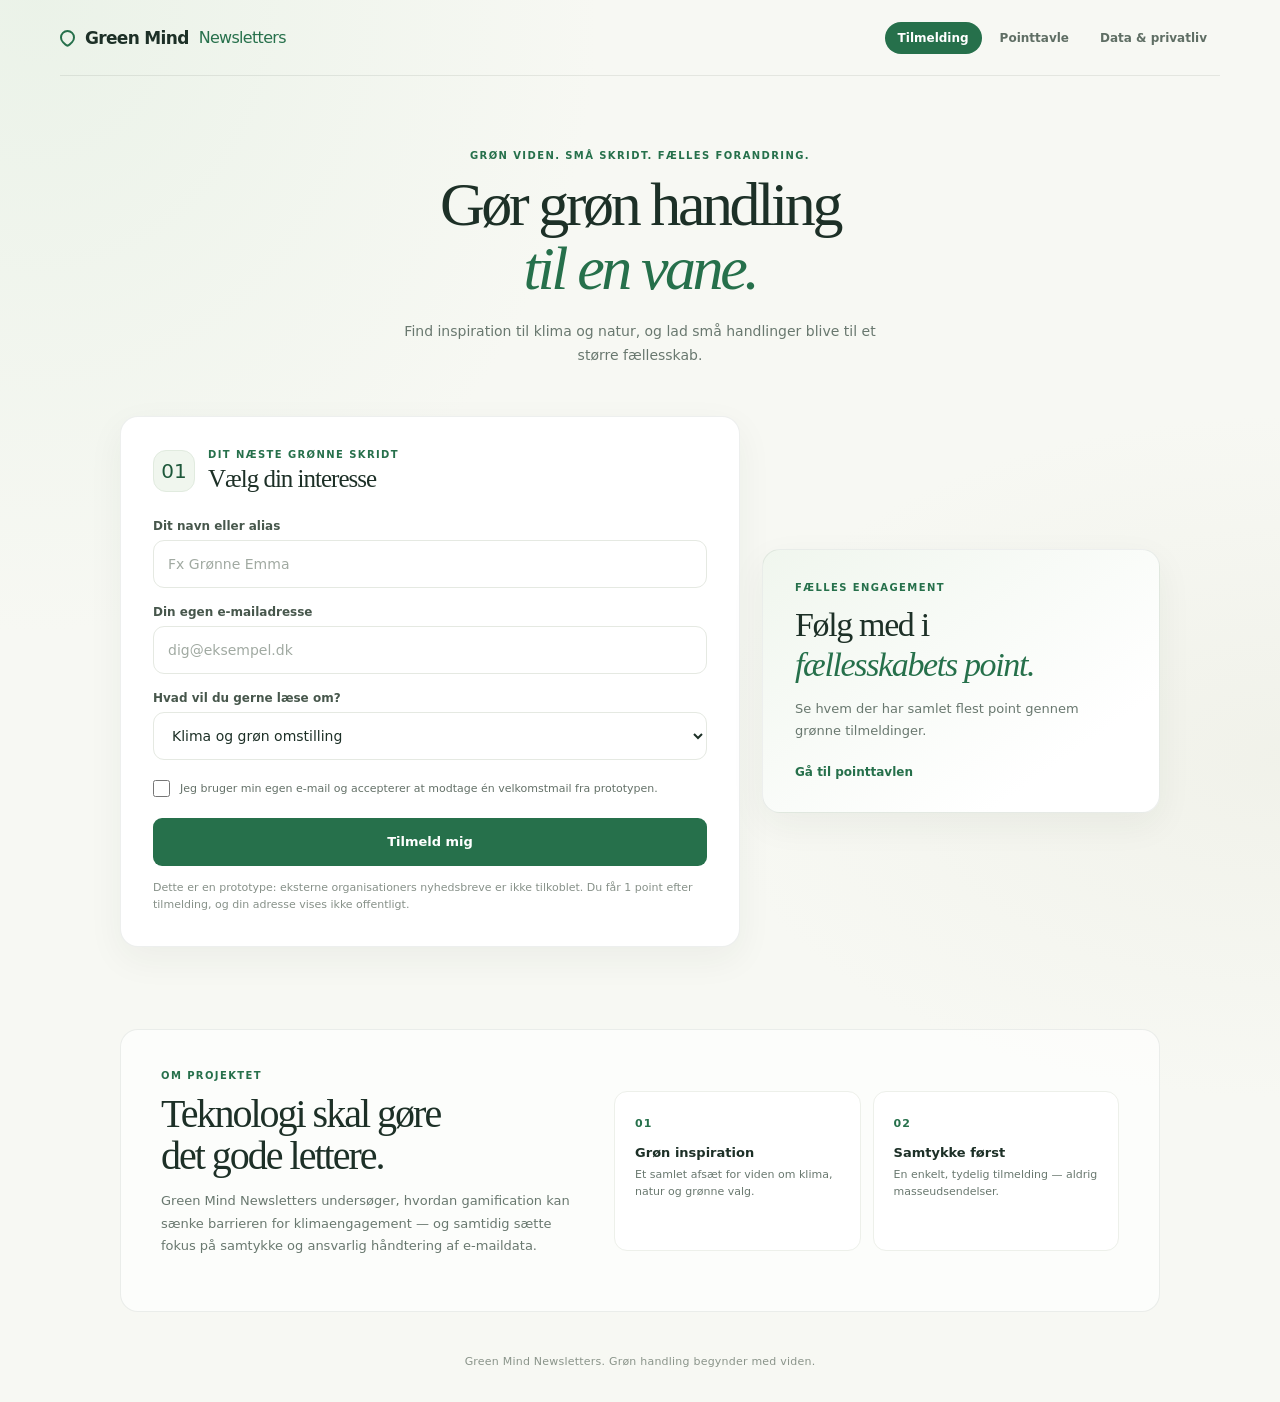
==== index.html @ ae5f129a "Add files via upload" ====
<!DOCTYPE html>
<html lang="da">
<head>
    <meta charset="UTF-8">
    <meta name="viewport" content="width=device-width, initial-scale=1.0">
    <meta name="description" content="Green Mind Newsletters gør det lettere at engagere sig i grønne initiativer.">
    <title>Green Mind Newsletters | Grøn inspiration</title>
    <link rel="stylesheet" href="stil.css">
</head>
<body>
    <header class="topbar">
        <a class="brand" href="index.html"><span class="brand-mark" aria-hidden="true"></span> Green Mind <span class="brand-light">Newsletters</span></a>
        <nav class="site-nav" aria-label="Hovednavigation">
            <a class="nav-link active" href="#tilmelding" aria-current="page">Tilmelding</a>
            <a class="nav-link" href="pointtavle.html">Pointtavle</a>
            <a class="nav-link" href="oversigt.html">Data & privatliv</a>
        </nav>
    </header>

    <main class="page-shell">
        <section class="intro">
            <p class="eyebrow">GRØN VIDEN. SMÅ SKRIDT. FÆLLES FORANDRING.</p>
            <h1>Gør grøn handling<br><span>til en vane.</span></h1>
            <p class="intro-copy">Find inspiration til klima og natur, og lad små handlinger blive til et større fællesskab.</p>
        </section>

        <section class="content-grid signup-grid" aria-label="Tilmelding">
            <div class="card form-card" id="tilmelding">
                <div class="card-heading">
                    <span class="icon-bubble" aria-hidden="true">01</span>
                    <div>
                        <p class="eyebrow">DIT NÆSTE GRØNNE SKRIDT</p>
                        <h2>Vælg din interesse</h2>
                    </div>
                </div>
                <label for="username">Dit navn eller alias</label>
                <input type="text" id="username" placeholder="Fx Grønne Emma" autocomplete="nickname">
                <label for="email">Din egen e-mailadresse</label>
                <input type="email" id="email" placeholder="dig@eksempel.dk" autocomplete="email">
                <label for="interest">Hvad vil du gerne læse om?</label>
                <select id="interest" name="interest">
                    <option value="Klima og grøn omstilling">Klima og grøn omstilling</option>
                    <option value="Natur og biodiversitet">Natur og biodiversitet</option>
                    <option value="Grøn hverdag">Grøn hverdag</option>
                </select>
                <label class="consent-row" for="email-consent">
                    <input type="checkbox" id="email-consent">
                    <span>Jeg bruger min egen e-mail og accepterer at modtage én velkomstmail fra prototypen.</span>
                </label>
                <button class="primary-button" type="button" onclick="sendMailAPI()">Tilmeld mig</button>
                <p class="form-note">Dette er en prototype: eksterne organisationers nyhedsbreve er ikke tilkoblet. Du får 1 point efter tilmelding, og din adresse vises ikke offentligt.</p>
            </div>

            <aside class="card points-promo">
                <p class="eyebrow">FÆLLES ENGAGEMENT</p>
                <h2>Følg med i<br><span>fællesskabets point.</span></h2>
                <p>Se hvem der har samlet flest point gennem grønne tilmeldinger.</p>
                <a class="text-link" href="pointtavle.html">Gå til pointtavlen</a>
            </aside>
        </section>

        <section class="why-section" id="om-projektet">
            <div class="why-copy">
                <p class="eyebrow">OM PROJEKTET</p>
                <h2>Teknologi skal gøre<br>det gode lettere.</h2>
                <p>Green Mind Newsletters undersøger, hvordan gamification kan sænke barrieren for klimaengagement — og samtidig sætte fokus på samtykke og ansvarlig håndtering af e-maildata.</p>
            </div>
            <div class="principles-grid">
                <article class="principle-card"><span aria-hidden="true">01</span><h3>Grøn inspiration</h3><p>Et samlet afsæt for viden om klima, natur og grønne valg.</p></article>
                <article class="principle-card"><span aria-hidden="true">02</span><h3>Samtykke først</h3><p>En enkelt, tydelig tilmelding — aldrig masseudsendelser.</p></article>
            </div>
        </section>
        <footer class="page-footer">Green Mind Newsletters. Grøn handling begynder med viden.</footer>
    </main>

<script src="Apiklader.js"></script>
</body>
</html>
---- stil.css ----
:root {
    color-scheme: light;
    --ink: #1d3027;
    --muted: #69786f;
    --green: #26704b;
    --green-dark: #1e583b;
    --cream: #f7f8f3;
    --paper: #ffffff;
    --line: #e5e9e2;
    --lavender: #ecebfa;
}

* { box-sizing: border-box; }

body {
    min-height: 100vh;
    margin: 0;
    color: var(--ink);
    background:
        radial-gradient(ellipse at 3% 0%, rgba(225, 238, 224, .56), transparent 35rem),
        radial-gradient(ellipse at 100% 54%, rgba(238, 239, 230, .7), transparent 36rem),
        var(--cream);
    font-family: Inter, ui-sans-serif, system-ui, -apple-system, BlinkMacSystemFont, "Segoe UI", sans-serif;
}

.topbar {
    width: min(1160px, calc(100% - 64px));
    min-height: 76px;
    margin: 0 auto;
    display: flex;
    align-items: center;
    justify-content: space-between;
    gap: 24px;
    border-bottom: 1px solid rgba(32, 51, 40, .09);
}

.brand, .nav-link { text-decoration: none; }
.brand {
    display: inline-flex;
    align-items: center;
    gap: 10px;
    color: var(--ink);
    font-size: 17px;
    font-weight: 750;
    letter-spacing: -.04em;
}
.brand-light { color: var(--green); font-weight: 500; }
.brand-mark { width: 15px; height: 15px; display: inline-block; flex: 0 0 auto; border: 2px solid var(--green); border-radius: 50% 50% 50% 4px; transform: rotate(-45deg); }
.brand-light { font-size: .94em; }
.site-nav { display: flex; align-items: center; gap: 5px; }
.nav-link {
    padding: 9px 13px;
    border-radius: 999px;
    color: #5f6e64;
    font-size: 12px;
    font-weight: 650;
    transition: background .2s, color .2s;
}
.nav-link:hover { color: var(--green-dark); background: rgba(255,255,255,.76); }
.nav-link.active { color: white; background: var(--green); }

.page-shell { width: min(1040px, calc(100% - 64px)); margin: 0 auto; padding: 74px 0 34px; }
.intro { max-width: 690px; margin: 0 auto 48px; text-align: center; }
.eyebrow { margin: 0 0 12px; color: var(--green); font-size: 10px; font-weight: 750; letter-spacing: .14em; }
.intro h1 { margin: 0; color: var(--ink); font-family: Georgia, "Times New Roman", serif; font-size: clamp(40px, 6vw, 62px); font-weight: 500; letter-spacing: -.055em; line-height: 1.03; }
.intro h1 span { color: var(--green); font-style: italic; }
.intro-copy { max-width: 490px; margin: 18px auto 0; color: var(--muted); font-size: 14px; line-height: 1.75; }
.content-grid { display: grid; grid-template-columns: repeat(2, minmax(0, 1fr)); gap: 22px; align-items: stretch; }
.signup-grid { grid-template-columns: minmax(0, 620px) minmax(260px, 1fr); justify-content: center; align-items: center; }
.card { padding: 32px; border: 1px solid rgba(32, 51, 40, .08); border-radius: 18px; background: var(--paper); box-shadow: 0 12px 36px rgba(37, 57, 43, .055); }
.card-heading { display: flex; align-items: center; gap: 13px; margin-bottom: 26px; }
.card-heading .eyebrow { margin-bottom: 5px; }
.card h2 { margin: 0; font-family: Georgia, "Times New Roman", serif; font-size: 25px; font-weight: 500; letter-spacing: -.04em; }
.icon-bubble { width: 42px; height: 42px; display: grid; place-items: center; flex: 0 0 auto; border: 1px solid #e1ebdf; border-radius: 13px; color: var(--green-dark); background: #f0f6ee; font-size: 20px; }
.icon-bubble.trophy { color: #6b5c9e; background: var(--lavender); }
.form-card label { display: block; margin: 17px 0 7px; color: #47574c; font-size: 12px; font-weight: 700; }
.form-card input { width: 100%; height: 48px; padding: 0 14px; border: 1px solid var(--line); border-radius: 11px; outline: 0; background: #fff; color: var(--ink); font: inherit; font-size: 14px; transition: border-color .2s, box-shadow .2s; }
.form-card select { width: 100%; height: 48px; padding: 0 14px; border: 1px solid var(--line); border-radius: 11px; outline: 0; background: #fff; color: var(--ink); font: inherit; font-size: 14px; }
.form-card input:focus { border-color: #78a084; box-shadow: 0 0 0 4px rgba(91, 137, 101, .12); }
.form-card select:focus { border-color: #78a084; box-shadow: 0 0 0 4px rgba(91, 137, 101, .12); }
.form-card .consent-row { display: flex; align-items: flex-start; gap: 10px; margin-top: 20px; color: #647168; font-size: 11px; font-weight: 500; line-height: 1.55; }
.consent-row input { width: 17px; height: 17px; flex: 0 0 auto; margin: 0; accent-color: var(--green); }
.form-card input::placeholder { color: #a1aaa2; }
.primary-button { width: 100%; min-height: 48px; margin-top: 21px; padding: 0 17px; display: flex; align-items: center; justify-content: center; border: 0; border-radius: 9px; background: var(--green); color: #fff; cursor: pointer; font: inherit; font-size: 13px; font-weight: 700; transition: background .2s, box-shadow .2s; }
.primary-button:hover { background: var(--green-dark); box-shadow: 0 6px 16px rgba(47, 104, 72, .17); }
.primary-button:focus-visible, a:focus-visible { outline: 3px solid #9bb9a1; outline-offset: 3px; }
.form-note { margin: 13px 0 0; color: #879189; font-size: 11px; line-height: 1.6; }
.leaderboard-list ol { margin: 0; padding: 0; list-style: none; counter-reset: leaders; }
.leaderboard-list li { min-height: 48px; display: flex; align-items: center; gap: 12px; border-bottom: 1px solid #edf0e9; color: #435248; font-size: 14px; counter-increment: leaders; }
.leaderboard-list li::before { width: 27px; height: 27px; display: grid; place-items: center; border-radius: 9px; background: #f0f2e9; color: var(--green); content: counter(leaders); font-size: 11px; font-weight: 800; }
.leaderboard-list li:first-child::before { background: #f5ebc9; color: #886b1c; }
.leaderboard-list p { color: var(--muted); font-size: 14px; line-height: 1.6; }
.points-promo { background: linear-gradient(145deg, #f0f6ee, #ffffff 78%); }
.points-promo h2 { font-size: clamp(25px, 3vw, 34px); line-height: 1.16; }
.points-promo h2 span { color: var(--green); font-style: italic; }
.points-promo > p:not(.eyebrow) { margin: 14px 0 0; color: var(--muted); font-size: 13px; line-height: 1.7; }
.standalone-leaderboard { max-width: 720px; margin: 0 auto; }
.standalone-leaderboard .leaderboard-list li { min-height: 56px; }
.text-link { display: inline-flex; align-items: center; gap: 8px; margin-top: 23px; color: var(--green); font-size: 12px; font-weight: 750; text-decoration: underline; text-decoration-color: transparent; text-underline-offset: 3px; }
.text-link:hover { color: var(--green-dark); }
.text-link:hover { text-decoration-color: currentColor; }
.page-footer { margin: 43px auto 0; color: #8a948a; text-align: center; font-size: 11px; letter-spacing: .02em; }
.page-footer a { margin-left: 6px; color: var(--green); text-decoration: none; }
.page-footer a:hover { text-decoration: underline; }
.overview-shell { max-width: 760px; }
.overview-intro { margin-bottom: 34px; }
.email-card { max-width: 700px; margin: 0 auto; }
.email-list-container ul { display: grid; gap: 9px; margin: 0; padding: 0; list-style: none; }
.email-list-container li { padding: 13px 15px; border: 1px solid #edf0e9; border-radius: 11px; background: #fff; color: #57665c; font-size: 13px; overflow-wrap: anywhere; }
.email-list-container li strong { color: var(--ink); font-weight: 700; }
.email-list-container h2, .email-list-container h3 { margin: 0 0 14px; font-family: inherit; font-size: 13px; font-weight: 650; }
.email-list-container > p { color: var(--muted); font-size: 14px; }
.back-link { margin-top: 25px; }
.why-section { display: grid; grid-template-columns: .9fr 1.1fr; gap: 40px; align-items: center; margin: 82px auto 0; padding: 40px; border: 1px solid rgba(32, 51, 40, .08); border-radius: 18px; background: rgba(255, 255, 255, .64); }
.why-copy h2 { margin: 0; color: var(--ink); font-family: Georgia, "Times New Roman", serif; font-size: clamp(29px, 4vw, 40px); font-weight: 500; letter-spacing: -.05em; line-height: 1.05; }
.why-copy > p:last-child { color: var(--muted); font-size: 13px; line-height: 1.75; }
.principles-grid { display: grid; grid-template-columns: repeat(2, minmax(0, 1fr)); gap: 12px; }
.principle-card { min-height: 160px; padding: 20px; border: 1px solid #edf0ea; border-radius: 13px; background: var(--paper); }
.principle-card > span { color: var(--green); font-size: 11px; font-weight: 750; letter-spacing: .1em; }
.principle-card h3 { margin: 14px 0 6px; font-size: 13px; }
.principle-card p { margin: 0; color: var(--muted); font-size: 11px; line-height: 1.6; }
.privacy-note { max-width: 700px; margin: 18px auto 0; padding: 22px 26px; border: 1px solid rgba(47, 104, 72, .12); border-radius: 16px; background: rgba(229, 239, 223, .48); }
.privacy-note > p:last-child { margin: 0; color: #5f6f63; font-size: 13px; line-height: 1.75; }

@media (max-width: 700px) {
    .topbar { width: min(100% - 36px, 1160px); min-height: 72px; align-items: flex-start; flex-direction: column; justify-content: center; gap: 9px; padding: 13px 0; }
    .brand { font-size: 15px; }
    .site-nav { width: 100%; justify-content: flex-start; gap: 4px; }
    .nav-link { padding: 8px 10px; font-size: 11px; }
    .page-shell { width: min(100% - 36px, 1040px); padding-top: 50px; }
    .intro { margin-bottom: 30px; }
    .intro-copy { font-size: 13px; }
    .content-grid, .signup-grid { grid-template-columns: 1fr; }
    .card { padding: 25px; }
    .why-section { grid-template-columns: 1fr; gap: 24px; margin-top: 58px; padding: 26px; }
}

@media (max-width: 380px) {
    .topbar { align-items: flex-start; flex-direction: column; justify-content: center; gap: 8px; padding: 12px 0; }
    .site-nav { width: 100%; justify-content: flex-start; }
    .nav-link { padding-inline: 7px; font-size: 10px; }
    .principles-grid { grid-template-columns: 1fr; }
}
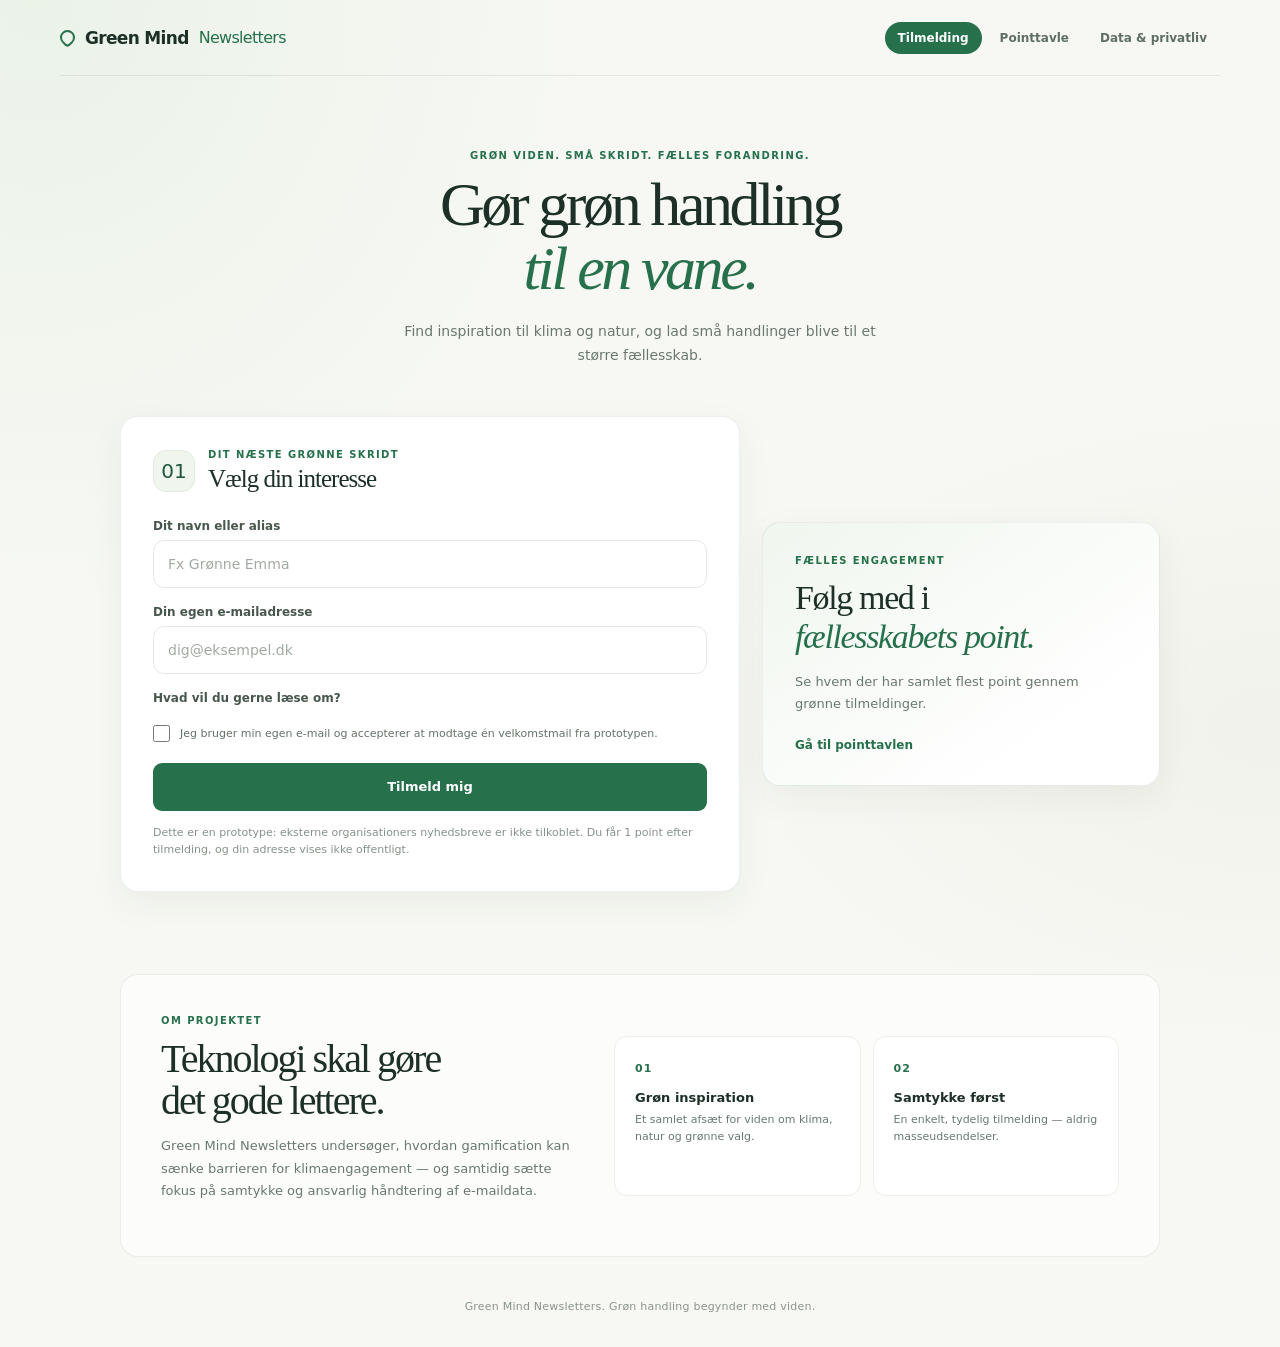
==== commit 720b5789: "fjern box" ====
--- a/index.html
+++ b/index.html
@@ -38,10 +38,7 @@
                 <label for="email">Din egen e-mailadresse</label>
                 <input type="email" id="email" placeholder="dig@eksempel.dk" autocomplete="email">
                 <label for="interest">Hvad vil du gerne læse om?</label>
-                <select id="interest" name="interest">
-                    <option value="Klima og grøn omstilling">Klima og grøn omstilling</option>
-                    <option value="Natur og biodiversitet">Natur og biodiversitet</option>
-                    <option value="Grøn hverdag">Grøn hverdag</option>
+               
                 </select>
                 <label class="consent-row" for="email-consent">
                     <input type="checkbox" id="email-consent">
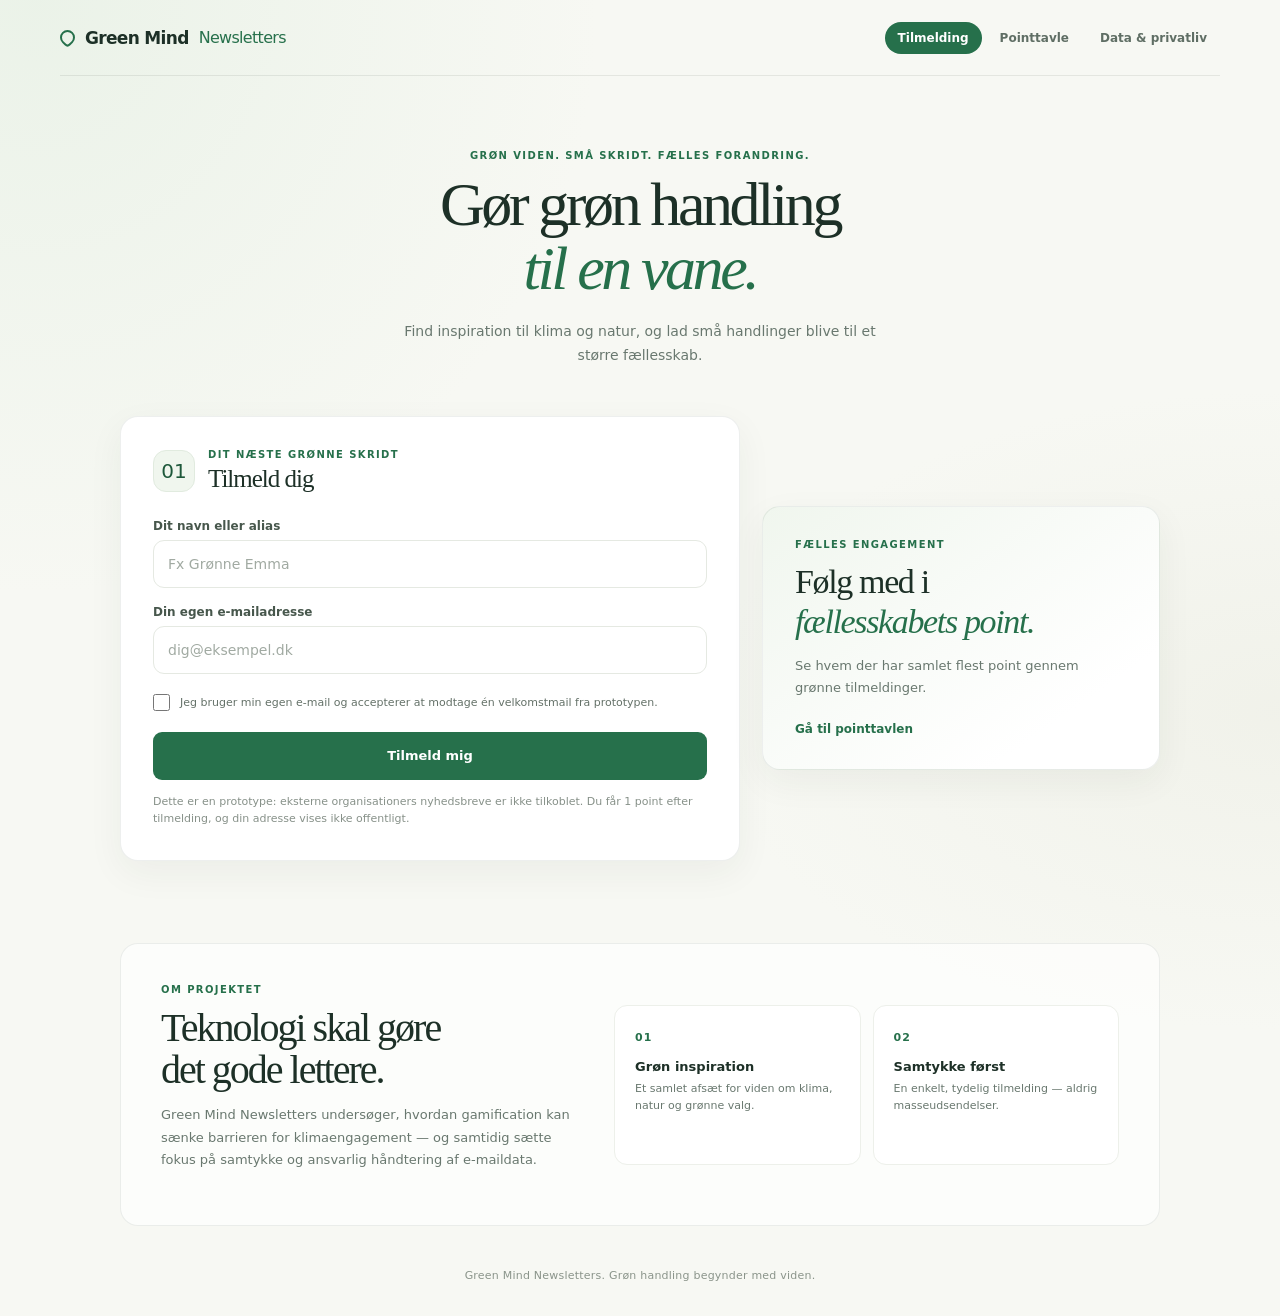
==== commit 01291a5c: "Change heading from 'Vælg din interesse' to 'Tilmeld dig'" ====
--- a/index.html
+++ b/index.html
@@ -30,16 +30,13 @@
                     <span class="icon-bubble" aria-hidden="true">01</span>
                     <div>
                         <p class="eyebrow">DIT NÆSTE GRØNNE SKRIDT</p>
-                        <h2>Vælg din interesse</h2>
+                        <h2>Tilmeld dig</h2>
                     </div>
                 </div>
                 <label for="username">Dit navn eller alias</label>
                 <input type="text" id="username" placeholder="Fx Grønne Emma" autocomplete="nickname">
                 <label for="email">Din egen e-mailadresse</label>
                 <input type="email" id="email" placeholder="dig@eksempel.dk" autocomplete="email">
-                <label for="interest">Hvad vil du gerne læse om?</label>
-               
-                </select>
                 <label class="consent-row" for="email-consent">
                     <input type="checkbox" id="email-consent">
                     <span>Jeg bruger min egen e-mail og accepterer at modtage én velkomstmail fra prototypen.</span>
